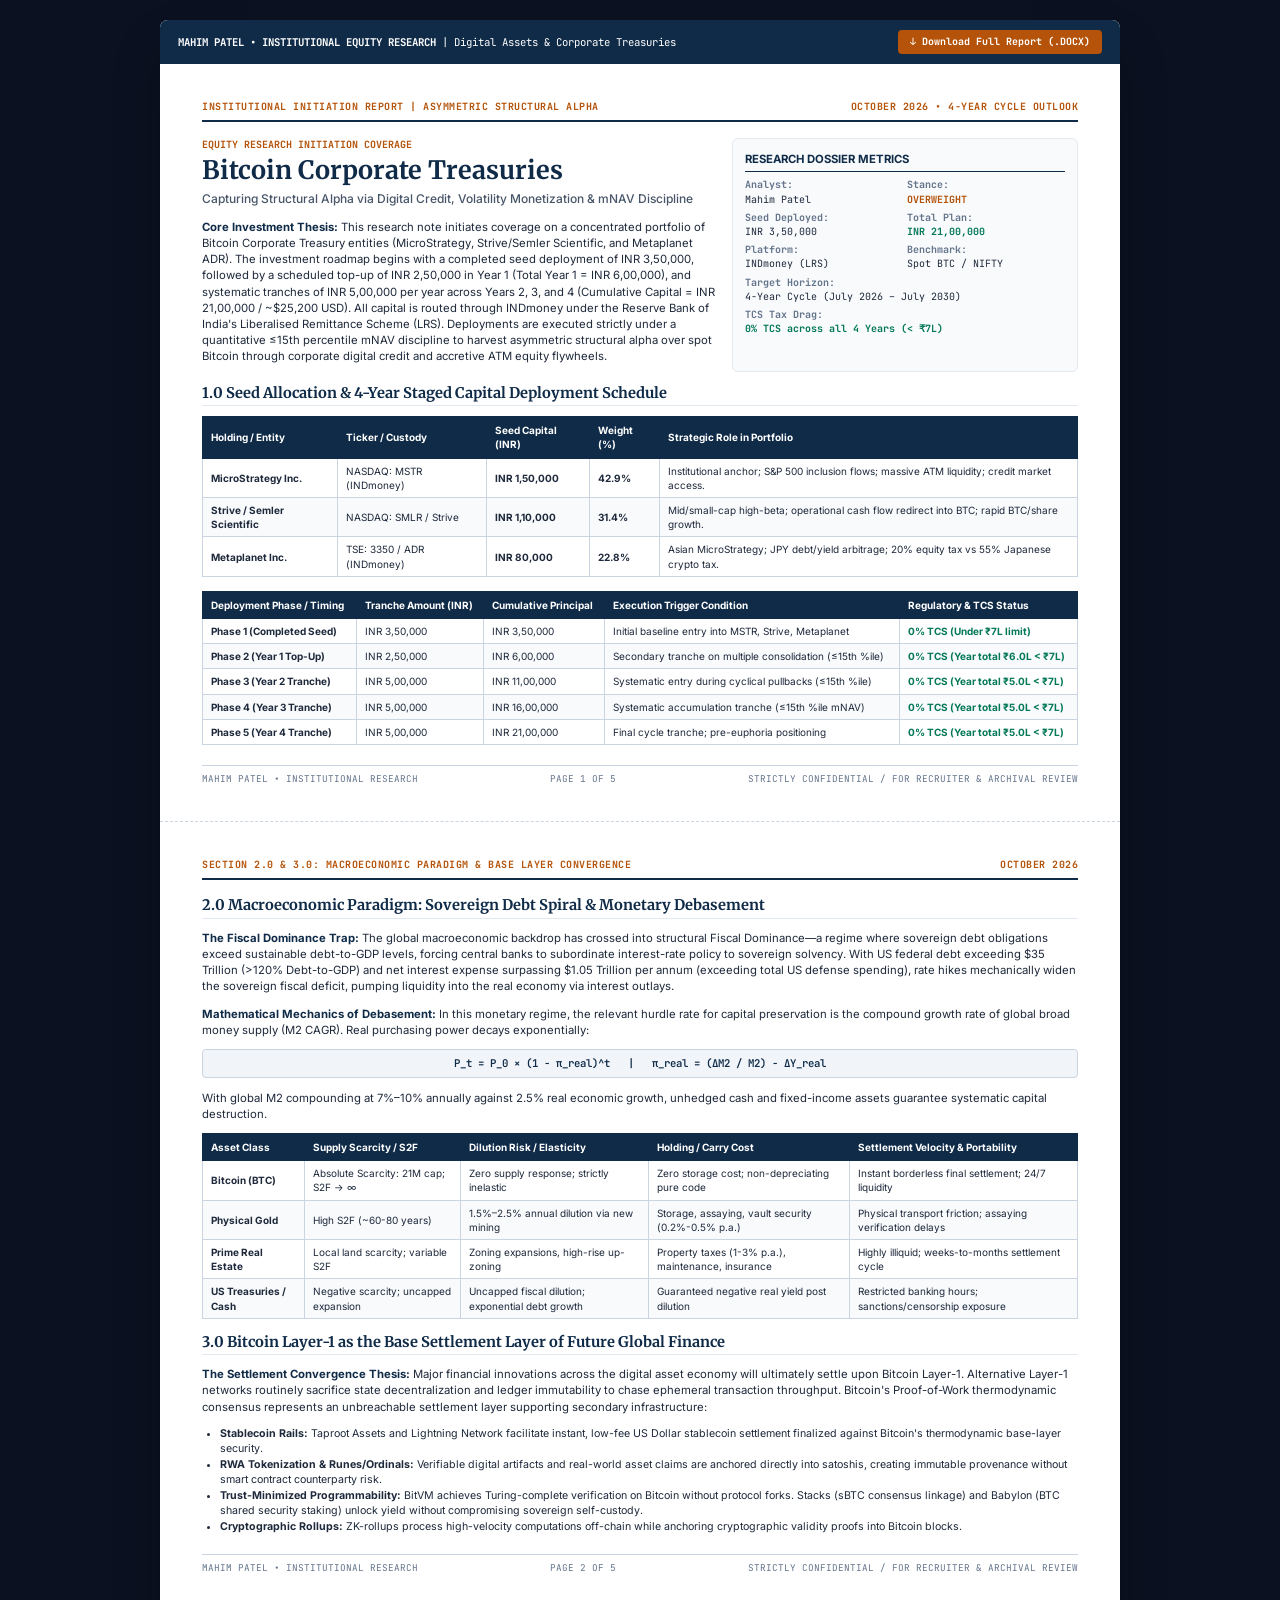
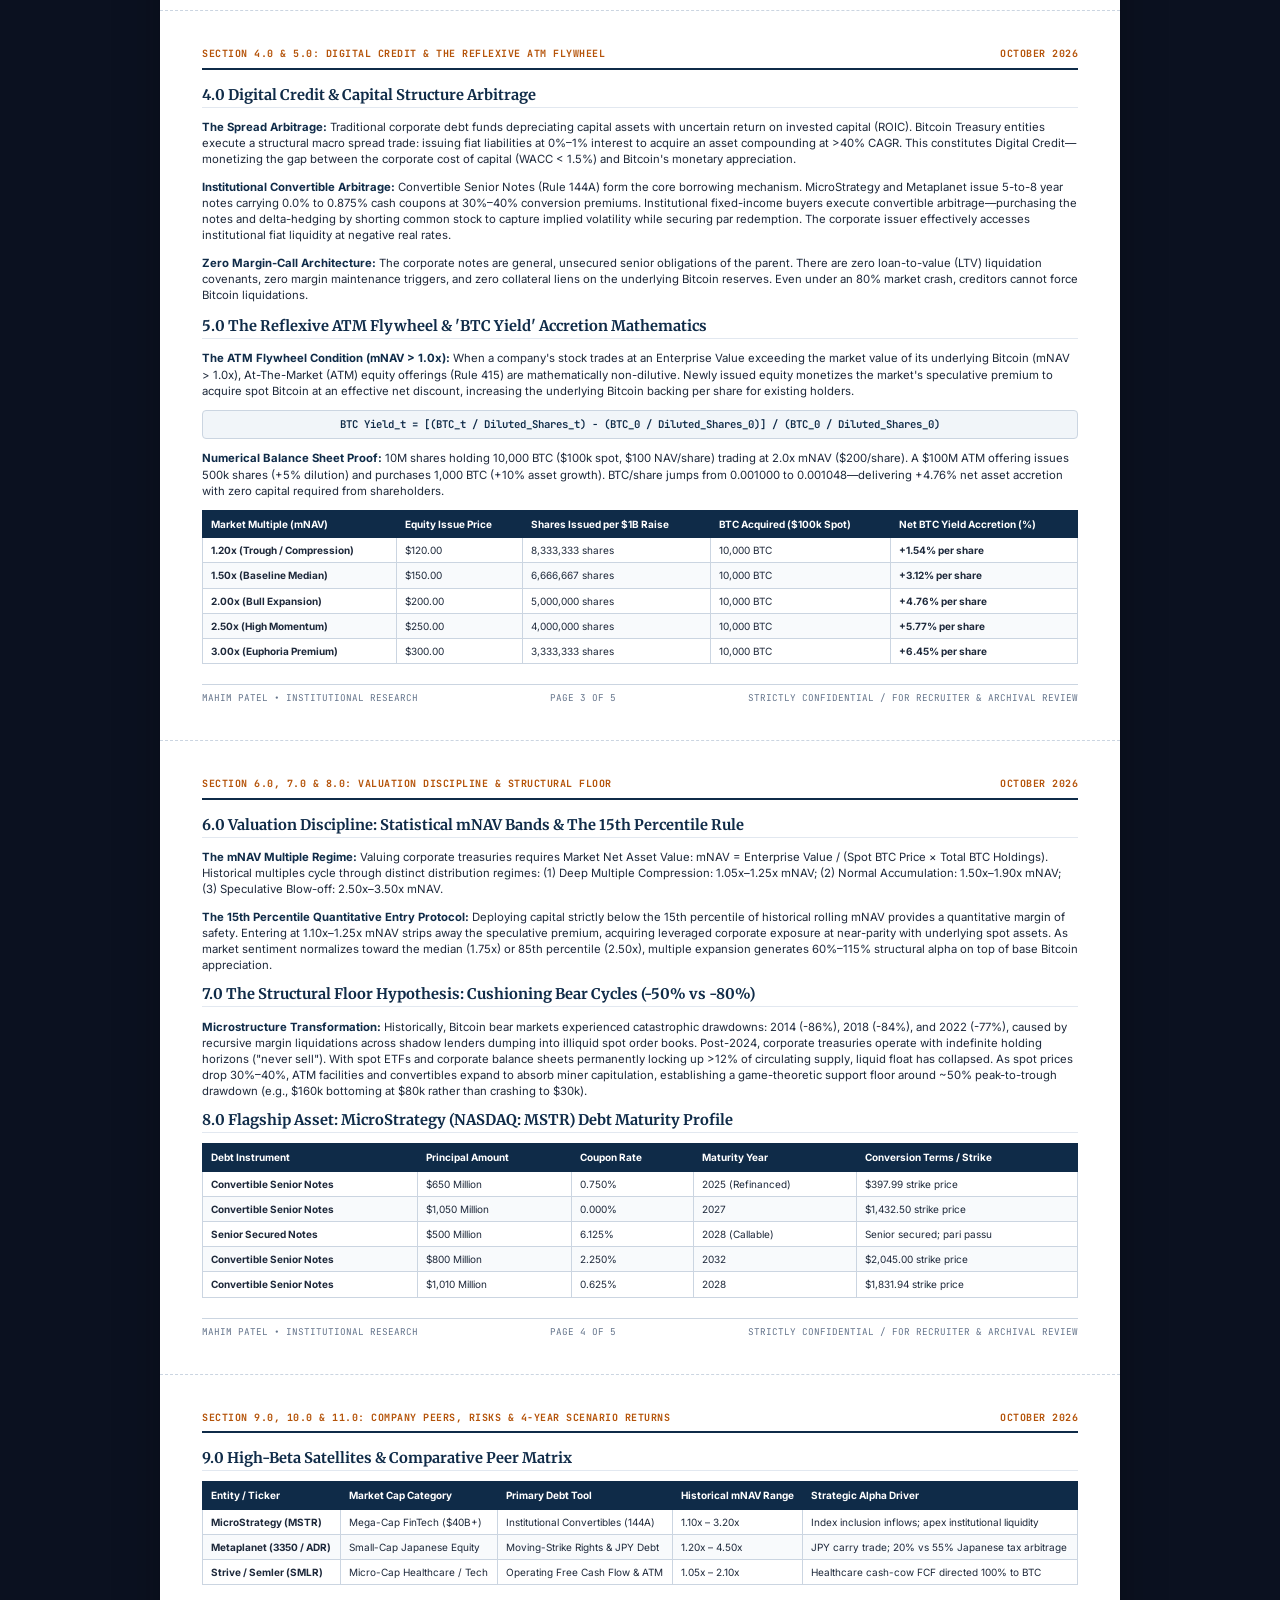
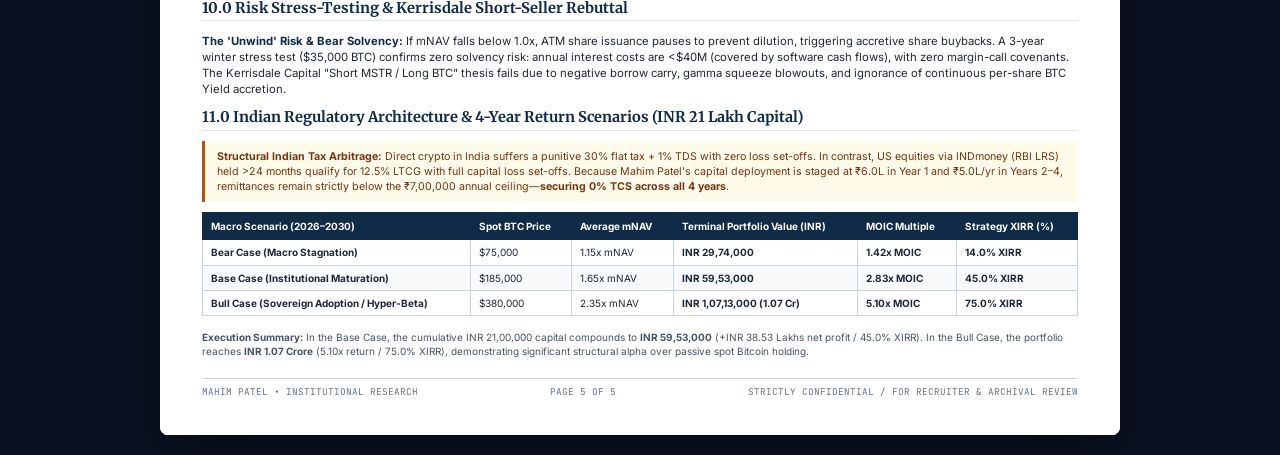
==== Bitcoin_Treasury_Companies_Initiation_Report.html @ 1d20fd34 "Initial commit: Mahim Patel institutional portfolio, research archive, and resume" ====
<!DOCTYPE html>
<html lang="en">
<head>
<meta charset="utf-8">
<meta name="viewport" content="width=device-width, initial-scale=1.0">
<title>Bitcoin Corporate Treasuries — Institutional Initiation Research Report | Mahim Patel</title>
<style>
  @import url('https://fonts.googleapis.com/css2?family=Inter:wght@300;400;500;600;700;800&family=Merriweather:ital,wght@0,300;0,400;0,700;1,300&family=JetBrains+Mono:wght@400;500;600;700&display=swap');

  @page {
    size: A4 portrait;
    margin: 10mm 12mm 11mm 12mm;
  }

  * {
    box-sizing: border-box;
    -webkit-print-color-adjust: exact !important;
    print-color-adjust: exact !important;
  }

  body {
    font-family: 'Inter', -apple-system, BlinkMacSystemFont, "Segoe UI", Roboto, Helvetica, Arial, sans-serif;
    color: #1e293b;
    background: #0b1120;
    font-size: 8.5pt;
    line-height: 1.42;
    margin: 0;
    padding: 20px;
  }

  .document-container {
    max-width: 960px;
    margin: 0 auto;
    background: #ffffff;
    box-shadow: 0 25px 50px -12px rgba(0, 0, 0, 0.4);
    border-radius: 8px;
    overflow: hidden;
  }

  .page {
    padding: 36px 42px;
    border-bottom: 1px dashed #cbd5e1;
    position: relative;
    background: #ffffff;
  }

  .page:last-child {
    border-bottom: none;
  }

  h1, h2, h3, h4 {
    font-family: 'Merriweather', Georgia, serif;
    color: #0f2b48;
    margin-top: 0;
    line-height: 1.25;
  }

  .running-header {
    display: flex;
    justify-content: space-between;
    align-items: center;
    border-bottom: 2px solid #0f2b48;
    padding-bottom: 6px;
    margin-bottom: 16px;
    font-size: 7.5pt;
    font-family: 'JetBrains Mono', monospace;
    font-weight: 700;
    text-transform: uppercase;
    letter-spacing: 0.5px;
    color: #b45309;
  }

  .running-footer {
    display: flex;
    justify-content: space-between;
    align-items: center;
    border-top: 1px solid #cbd5e1;
    padding-top: 6px;
    margin-top: 20px;
    font-size: 7pt;
    font-family: 'JetBrains Mono', monospace;
    color: #64748b;
  }

  /* Two Column Split */
  .two-col {
    display: flex;
    gap: 16px;
    margin-bottom: 12px;
  }

  .col-main {
    flex: 1.85;
  }

  .col-side {
    flex: 1.15;
    background: #f8fafc;
    border: 1px solid #e2e8f0;
    border-radius: 6px;
    padding: 12px;
    font-size: 8pt;
  }

  /* Tables */
  table.report-table {
    width: 100%;
    border-collapse: collapse;
    margin: 10px 0 14px 0;
    font-size: 7.5pt;
  }

  table.report-table th {
    background: #0f2b48;
    color: #ffffff;
    font-weight: 700;
    text-align: left;
    padding: 6px 8px;
    border: 1px solid #0f2b48;
    font-family: 'Inter', sans-serif;
  }

  table.report-table td {
    padding: 5px 8px;
    border: 1px solid #cbd5e1;
    vertical-align: middle;
  }

  table.report-table tr:nth-child(even) {
    background: #f8fafc;
  }

  .badge-callout {
    background: #fffbeb;
    border-left: 3px solid #b45309;
    padding: 8px 12px;
    border-radius: 0 4px 4px 0;
    margin: 10px 0;
    font-size: 8pt;
    color: #78350f;
  }

  .formula-box {
    background: #f1f5f9;
    border: 1px solid #cbd5e1;
    border-radius: 4px;
    padding: 6px 12px;
    margin: 8px 0;
    text-align: center;
    font-family: 'JetBrains Mono', monospace;
    font-size: 8pt;
    font-weight: 600;
    color: #0f2b48;
  }

  .highlight-metric {
    font-family: 'JetBrains Mono', monospace;
    font-weight: 700;
    color: #047857;
  }

  .bold-tag {
    font-weight: 700;
    color: #0f2b48;
  }

  .download-bar {
    background: #0f2b48;
    color: #ffffff;
    padding: 10px 18px;
    display: flex;
    justify-content: space-between;
    align-items: center;
    border-radius: 6px 6px 0 0;
    font-size: 8pt;
    font-family: 'JetBrains Mono', monospace;
  }

  .download-btn {
    background: #b45309;
    color: #ffffff;
    padding: 5px 12px;
    border-radius: 4px;
    text-decoration: none;
    font-weight: 700;
    font-size: 7.5pt;
    display: inline-flex;
    align-items: center;
    gap: 4px;
  }

  .download-btn:hover {
    background: #d97706;
  }
</style>
</head>
<body>

<div class="document-container">

  <!-- Download bar on top for recruiters -->
  <div class="download-bar">
    <div>
      <strong>MAHIM PATEL • INSTITUTIONAL EQUITY RESEARCH</strong> | Digital Assets & Corporate Treasuries
    </div>
    <div>
      <a href="Bitcoin_Treasury_Companies_Initiation_Report.docx" download class="download-btn">
        ↓ Download Full Report (.DOCX)
      </a>
    </div>
  </div>

  <!-- ==================== PAGE 1 ==================== -->
  <div class="page">
    <div class="running-header">
      <span>INSTITUTIONAL INITIATION REPORT | ASYMMETRIC STRUCTURAL ALPHA</span>
      <span>OCTOBER 2026 • 4-YEAR CYCLE OUTLOOK</span>
    </div>

    <div class="two-col" style="align-items: stretch;">
      <div class="col-main">
        <div style="font-size: 7.5pt; font-weight: 700; color: #b45309; text-transform: uppercase; font-family: 'JetBrains Mono', monospace; margin-bottom: 2px;">
          Equity Research Initiation Coverage
        </div>
        <h1 style="font-size: 19pt; margin-bottom: 4px; color: #0f2b48;">
          Bitcoin Corporate Treasuries
        </h1>
        <div style="font-size: 9pt; color: #475569; margin-bottom: 12px; font-weight: 500;">
          Capturing Structural Alpha via Digital Credit, Volatility Monetization &amp; mNAV Discipline
        </div>
        <p style="margin-bottom: 8px;">
          <span class="bold-tag">Core Investment Thesis:</span> This research note initiates coverage on a concentrated portfolio of Bitcoin Corporate Treasury entities (MicroStrategy, Strive/Semler Scientific, and Metaplanet ADR). The investment roadmap begins with a completed seed deployment of INR 3,50,000, followed by a scheduled top-up of INR 2,50,000 in Year 1 (Total Year 1 = INR 6,00,000), and systematic tranches of INR 5,00,000 per year across Years 2, 3, and 4 (Cumulative Capital = INR 21,00,000 / ~$25,200 USD). All capital is routed through INDmoney under the Reserve Bank of India's Liberalised Remittance Scheme (LRS). Deployments are executed strictly under a quantitative &le;15th percentile mNAV discipline to harvest asymmetric structural alpha over spot Bitcoin through corporate digital credit and accretive ATM equity flywheels.
        </p>
      </div>

      <div class="col-side">
        <div style="border-bottom: 1.5px solid #0f2b48; padding-bottom: 4px; margin-bottom: 6px; font-weight: 700; color: #0f2b48; font-size: 8.5pt;">
          RESEARCH DOSSIER METRICS
        </div>
        <div style="display: grid; grid-template-columns: 1fr 1fr; gap: 4px; font-size: 7.5pt; font-family: 'JetBrains Mono', monospace;">
          <div><strong style="color: #64748b;">Analyst:</strong><br>Mahim Patel</div>
          <div><strong style="color: #64748b;">Stance:</strong><br><span style="color: #b45309; font-weight: 700;">OVERWEIGHT</span></div>
          <div><strong style="color: #64748b;">Seed Deployed:</strong><br>INR 3,50,000</div>
          <div><strong style="color: #64748b;">Total Plan:</strong><br><span class="highlight-metric">INR 21,00,000</span></div>
          <div><strong style="color: #64748b;">Platform:</strong><br>INDmoney (LRS)</div>
          <div><strong style="color: #64748b;">Benchmark:</strong><br>Spot BTC / NIFTY</div>
          <div style="grid-column: span 2;"><strong style="color: #64748b;">Target Horizon:</strong><br>4-Year Cycle (July 2026 – July 2030)</div>
          <div style="grid-column: span 2;"><strong style="color: #64748b;">TCS Tax Drag:</strong><br><span style="color: #047857; font-weight: 700;">0% TCS across all 4 Years (&lt; ₹7L)</span></div>
        </div>
      </div>
    </div>

    <h2 style="font-size: 11pt; margin-top: 10px; margin-bottom: 4px; border-bottom: 1px solid #e2e8f0; padding-bottom: 3px;">
      1.0 Seed Allocation &amp; 4-Year Staged Capital Deployment Schedule
    </h2>

    <table class="report-table">
      <thead>
        <tr>
          <th>Holding / Entity</th>
          <th>Ticker / Custody</th>
          <th>Seed Capital (INR)</th>
          <th>Weight (%)</th>
          <th>Strategic Role in Portfolio</th>
        </tr>
      </thead>
      <tbody>
        <tr>
          <td><strong>MicroStrategy Inc.</strong></td>
          <td>NASDAQ: MSTR (INDmoney)</td>
          <td><strong>INR 1,50,000</strong></td>
          <td><strong>42.9%</strong></td>
          <td>Institutional anchor; S&amp;P 500 inclusion flows; massive ATM liquidity; credit market access.</td>
        </tr>
        <tr>
          <td><strong>Strive / Semler Scientific</strong></td>
          <td>NASDAQ: SMLR / Strive</td>
          <td><strong>INR 1,10,000</strong></td>
          <td><strong>31.4%</strong></td>
          <td>Mid/small-cap high-beta; operational cash flow redirect into BTC; rapid BTC/share growth.</td>
        </tr>
        <tr>
          <td><strong>Metaplanet Inc.</strong></td>
          <td>TSE: 3350 / ADR (INDmoney)</td>
          <td><strong>INR 80,000</strong></td>
          <td><strong>22.8%</strong></td>
          <td>Asian MicroStrategy; JPY debt/yield arbitrage; 20% equity tax vs 55% Japanese crypto tax.</td>
        </tr>
      </tbody>
    </table>

    <table class="report-table">
      <thead>
        <tr>
          <th>Deployment Phase / Timing</th>
          <th>Tranche Amount (INR)</th>
          <th>Cumulative Principal</th>
          <th>Execution Trigger Condition</th>
          <th>Regulatory &amp; TCS Status</th>
        </tr>
      </thead>
      <tbody>
        <tr>
          <td><strong>Phase 1 (Completed Seed)</strong></td>
          <td>INR 3,50,000</td>
          <td>INR 3,50,000</td>
          <td>Initial baseline entry into MSTR, Strive, Metaplanet</td>
          <td><span style="color: #047857; font-weight: 700;">0% TCS (Under ₹7L limit)</span></td>
        </tr>
        <tr>
          <td><strong>Phase 2 (Year 1 Top-Up)</strong></td>
          <td>INR 2,50,000</td>
          <td>INR 6,00,000</td>
          <td>Secondary tranche on multiple consolidation (&le;15th %ile)</td>
          <td><span style="color: #047857; font-weight: 700;">0% TCS (Year total ₹6.0L &lt; ₹7L)</span></td>
        </tr>
        <tr>
          <td><strong>Phase 3 (Year 2 Tranche)</strong></td>
          <td>INR 5,00,000</td>
          <td>INR 11,00,000</td>
          <td>Systematic entry during cyclical pullbacks (&le;15th %ile)</td>
          <td><span style="color: #047857; font-weight: 700;">0% TCS (Year total ₹5.0L &lt; ₹7L)</span></td>
        </tr>
        <tr>
          <td><strong>Phase 4 (Year 3 Tranche)</strong></td>
          <td>INR 5,00,000</td>
          <td>INR 16,00,000</td>
          <td>Systematic accumulation tranche (&le;15th %ile mNAV)</td>
          <td><span style="color: #047857; font-weight: 700;">0% TCS (Year total ₹5.0L &lt; ₹7L)</span></td>
        </tr>
        <tr>
          <td><strong>Phase 5 (Year 4 Tranche)</strong></td>
          <td>INR 5,00,000</td>
          <td>INR 21,00,000</td>
          <td>Final cycle tranche; pre-euphoria positioning</td>
          <td><span style="color: #047857; font-weight: 700;">0% TCS (Year total ₹5.0L &lt; ₹7L)</span></td>
        </tr>
      </tbody>
    </table>

    <div class="running-footer">
      <span>MAHIM PATEL • INSTITUTIONAL RESEARCH</span>
      <span>PAGE 1 OF 5</span>
      <span>STRICTLY CONFIDENTIAL / FOR RECRUITER &amp; ARCHIVAL REVIEW</span>
    </div>
  </div>

  <!-- ==================== PAGE 2 ==================== -->
  <div class="page">
    <div class="running-header">
      <span>SECTION 2.0 &amp; 3.0: MACROECONOMIC PARADIGM &amp; BASE LAYER CONVERGENCE</span>
      <span>OCTOBER 2026</span>
    </div>

    <h2 style="font-size: 11pt; margin-bottom: 4px; border-bottom: 1px solid #e2e8f0; padding-bottom: 3px;">
      2.0 Macroeconomic Paradigm: Sovereign Debt Spiral &amp; Monetary Debasement
    </h2>

    <p>
      <span class="bold-tag">The Fiscal Dominance Trap:</span> The global macroeconomic backdrop has crossed into structural Fiscal Dominance—a regime where sovereign debt obligations exceed sustainable debt-to-GDP levels, forcing central banks to subordinate interest-rate policy to sovereign solvency. With US federal debt exceeding $35 Trillion (&gt;120% Debt-to-GDP) and net interest expense surpassing $1.05 Trillion per annum (exceeding total US defense spending), rate hikes mechanically widen the sovereign fiscal deficit, pumping liquidity into the real economy via interest outlays.
    </p>

    <p>
      <span class="bold-tag">Mathematical Mechanics of Debasement:</span> In this monetary regime, the relevant hurdle rate for capital preservation is the compound growth rate of global broad money supply (M2 CAGR). Real purchasing power decays exponentially:
    </p>

    <div class="formula-box">
      P_t = P_0 &times; (1 - &pi;_real)^t &nbsp;&nbsp;|&nbsp;&nbsp; &pi;_real = (&Delta;M2 / M2) - &Delta;Y_real
    </div>

    <p>
      With global M2 compounding at 7%–10% annually against 2.5% real economic growth, unhedged cash and fixed-income assets guarantee systematic capital destruction.
    </p>

    <table class="report-table">
      <thead>
        <tr>
          <th>Asset Class</th>
          <th>Supply Scarcity / S2F</th>
          <th>Dilution Risk / Elasticity</th>
          <th>Holding / Carry Cost</th>
          <th>Settlement Velocity &amp; Portability</th>
        </tr>
      </thead>
      <tbody>
        <tr>
          <td><strong>Bitcoin (BTC)</strong></td>
          <td>Absolute Scarcity: 21M cap; S2F &rarr; &infin;</td>
          <td>Zero supply response; strictly inelastic</td>
          <td>Zero storage cost; non-depreciating pure code</td>
          <td>Instant borderless final settlement; 24/7 liquidity</td>
        </tr>
        <tr>
          <td><strong>Physical Gold</strong></td>
          <td>High S2F (~60-80 years)</td>
          <td>1.5%–2.5% annual dilution via new mining</td>
          <td>Storage, assaying, vault security (0.2%-0.5% p.a.)</td>
          <td>Physical transport friction; assaying verification delays</td>
        </tr>
        <tr>
          <td><strong>Prime Real Estate</strong></td>
          <td>Local land scarcity; variable S2F</td>
          <td>Zoning expansions, high-rise up-zoning</td>
          <td>Property taxes (1-3% p.a.), maintenance, insurance</td>
          <td>Highly illiquid; weeks-to-months settlement cycle</td>
        </tr>
        <tr>
          <td><strong>US Treasuries / Cash</strong></td>
          <td>Negative scarcity; uncapped expansion</td>
          <td>Uncapped fiscal dilution; exponential debt growth</td>
          <td>Guaranteed negative real yield post dilution</td>
          <td>Restricted banking hours; sanctions/censorship exposure</td>
        </tr>
      </tbody>
    </table>

    <h2 style="font-size: 11pt; margin-top: 14px; margin-bottom: 4px; border-bottom: 1px solid #e2e8f0; padding-bottom: 3px;">
      3.0 Bitcoin Layer-1 as the Base Settlement Layer of Future Global Finance
    </h2>

    <p>
      <span class="bold-tag">The Settlement Convergence Thesis:</span> Major financial innovations across the digital asset economy will ultimately settle upon Bitcoin Layer-1. Alternative Layer-1 networks routinely sacrifice state decentralization and ledger immutability to chase ephemeral transaction throughput. Bitcoin's Proof-of-Work thermodynamic consensus represents an unbreachable settlement layer supporting secondary infrastructure:
    </p>

    <ul style="margin: 4px 0 8px 18px; padding: 0; font-size: 8pt; line-height: 1.45;">
      <li><strong>Stablecoin Rails:</strong> Taproot Assets and Lightning Network facilitate instant, low-fee US Dollar stablecoin settlement finalized against Bitcoin's thermodynamic base-layer security.</li>
      <li><strong>RWA Tokenization &amp; Runes/Ordinals:</strong> Verifiable digital artifacts and real-world asset claims are anchored directly into satoshis, creating immutable provenance without smart contract counterparty risk.</li>
      <li><strong>Trust-Minimized Programmability:</strong> BitVM achieves Turing-complete verification on Bitcoin without protocol forks. Stacks (sBTC consensus linkage) and Babylon (BTC shared security staking) unlock yield without compromising sovereign self-custody.</li>
      <li><strong>Cryptographic Rollups:</strong> ZK-rollups process high-velocity computations off-chain while anchoring cryptographic validity proofs into Bitcoin blocks.</li>
    </ul>

    <div class="running-footer">
      <span>MAHIM PATEL • INSTITUTIONAL RESEARCH</span>
      <span>PAGE 2 OF 5</span>
      <span>STRICTLY CONFIDENTIAL / FOR RECRUITER &amp; ARCHIVAL REVIEW</span>
    </div>
  </div>

  <!-- ==================== PAGE 3 ==================== -->
  <div class="page">
    <div class="running-header">
      <span>SECTION 4.0 &amp; 5.0: DIGITAL CREDIT &amp; THE REFLEXIVE ATM FLYWHEEL</span>
      <span>OCTOBER 2026</span>
    </div>

    <h2 style="font-size: 11pt; margin-bottom: 4px; border-bottom: 1px solid #e2e8f0; padding-bottom: 3px;">
      4.0 Digital Credit &amp; Capital Structure Arbitrage
    </h2>

    <p>
      <span class="bold-tag">The Spread Arbitrage:</span> Traditional corporate debt funds depreciating capital assets with uncertain return on invested capital (ROIC). Bitcoin Treasury entities execute a structural macro spread trade: issuing fiat liabilities at 0%–1% interest to acquire an asset compounding at &gt;40% CAGR. This constitutes Digital Credit—monetizing the gap between the corporate cost of capital (WACC &lt; 1.5%) and Bitcoin's monetary appreciation.
    </p>

    <p>
      <span class="bold-tag">Institutional Convertible Arbitrage:</span> Convertible Senior Notes (Rule 144A) form the core borrowing mechanism. MicroStrategy and Metaplanet issue 5-to-8 year notes carrying 0.0% to 0.875% cash coupons at 30%–40% conversion premiums. Institutional fixed-income buyers execute convertible arbitrage—purchasing the notes and delta-hedging by shorting common stock to capture implied volatility while securing par redemption. The corporate issuer effectively accesses institutional fiat liquidity at negative real rates.
    </p>

    <p>
      <span class="bold-tag">Zero Margin-Call Architecture:</span> The corporate notes are general, unsecured senior obligations of the parent. There are zero loan-to-value (LTV) liquidation covenants, zero margin maintenance triggers, and zero collateral liens on the underlying Bitcoin reserves. Even under an 80% market crash, creditors cannot force Bitcoin liquidations.
    </p>

    <h2 style="font-size: 11pt; margin-top: 14px; margin-bottom: 4px; border-bottom: 1px solid #e2e8f0; padding-bottom: 3px;">
      5.0 The Reflexive ATM Flywheel &amp; 'BTC Yield' Accretion Mathematics
    </h2>

    <p>
      <span class="bold-tag">The ATM Flywheel Condition (mNAV &gt; 1.0x):</span> When a company's stock trades at an Enterprise Value exceeding the market value of its underlying Bitcoin (mNAV &gt; 1.0x), At-The-Market (ATM) equity offerings (Rule 415) are mathematically non-dilutive. Newly issued equity monetizes the market's speculative premium to acquire spot Bitcoin at an effective net discount, increasing the underlying Bitcoin backing per share for existing holders.
    </p>

    <div class="formula-box">
      BTC Yield_t = [(BTC_t / Diluted_Shares_t) - (BTC_0 / Diluted_Shares_0)] / (BTC_0 / Diluted_Shares_0)
    </div>

    <p>
      <span class="bold-tag">Numerical Balance Sheet Proof:</span> 10M shares holding 10,000 BTC ($100k spot, $100 NAV/share) trading at 2.0x mNAV ($200/share). A $100M ATM offering issues 500k shares (+5% dilution) and purchases 1,000 BTC (+10% asset growth). BTC/share jumps from 0.001000 to 0.001048—delivering +4.76% net asset accretion with zero capital required from shareholders.
    </p>

    <table class="report-table">
      <thead>
        <tr>
          <th>Market Multiple (mNAV)</th>
          <th>Equity Issue Price</th>
          <th>Shares Issued per $1B Raise</th>
          <th>BTC Acquired ($100k Spot)</th>
          <th>Net BTC Yield Accretion (%)</th>
        </tr>
      </thead>
      <tbody>
        <tr>
          <td><strong>1.20x (Trough / Compression)</strong></td>
          <td>$120.00</td>
          <td>8,333,333 shares</td>
          <td>10,000 BTC</td>
          <td><strong>+1.54% per share</strong></td>
        </tr>
        <tr>
          <td><strong>1.50x (Baseline Median)</strong></td>
          <td>$150.00</td>
          <td>6,666,667 shares</td>
          <td>10,000 BTC</td>
          <td><strong>+3.12% per share</strong></td>
        </tr>
        <tr>
          <td><strong>2.00x (Bull Expansion)</strong></td>
          <td>$200.00</td>
          <td>5,000,000 shares</td>
          <td>10,000 BTC</td>
          <td><strong>+4.76% per share</strong></td>
        </tr>
        <tr>
          <td><strong>2.50x (High Momentum)</strong></td>
          <td>$250.00</td>
          <td>4,000,000 shares</td>
          <td>10,000 BTC</td>
          <td><strong>+5.77% per share</strong></td>
        </tr>
        <tr>
          <td><strong>3.00x (Euphoria Premium)</strong></td>
          <td>$300.00</td>
          <td>3,333,333 shares</td>
          <td>10,000 BTC</td>
          <td><strong>+6.45% per share</strong></td>
        </tr>
      </tbody>
    </table>

    <div class="running-footer">
      <span>MAHIM PATEL • INSTITUTIONAL RESEARCH</span>
      <span>PAGE 3 OF 5</span>
      <span>STRICTLY CONFIDENTIAL / FOR RECRUITER &amp; ARCHIVAL REVIEW</span>
    </div>
  </div>

  <!-- ==================== PAGE 4 ==================== -->
  <div class="page">
    <div class="running-header">
      <span>SECTION 6.0, 7.0 &amp; 8.0: VALUATION DISCIPLINE &amp; STRUCTURAL FLOOR</span>
      <span>OCTOBER 2026</span>
    </div>

    <h2 style="font-size: 11pt; margin-bottom: 4px; border-bottom: 1px solid #e2e8f0; padding-bottom: 3px;">
      6.0 Valuation Discipline: Statistical mNAV Bands &amp; The 15th Percentile Rule
    </h2>

    <p>
      <span class="bold-tag">The mNAV Multiple Regime:</span> Valuing corporate treasuries requires Market Net Asset Value: mNAV = Enterprise Value / (Spot BTC Price &times; Total BTC Holdings). Historical multiples cycle through distinct distribution regimes: (1) Deep Multiple Compression: 1.05x–1.25x mNAV; (2) Normal Accumulation: 1.50x–1.90x mNAV; (3) Speculative Blow-off: 2.50x–3.50x mNAV.
    </p>

    <p>
      <span class="bold-tag">The 15th Percentile Quantitative Entry Protocol:</span> Deploying capital strictly below the 15th percentile of historical rolling mNAV provides a quantitative margin of safety. Entering at 1.10x–1.25x mNAV strips away the speculative premium, acquiring leveraged corporate exposure at near-parity with underlying spot assets. As market sentiment normalizes toward the median (1.75x) or 85th percentile (2.50x), multiple expansion generates 60%–115% structural alpha on top of base Bitcoin appreciation.
    </p>

    <h2 style="font-size: 11pt; margin-top: 12px; margin-bottom: 4px; border-bottom: 1px solid #e2e8f0; padding-bottom: 3px;">
      7.0 The Structural Floor Hypothesis: Cushioning Bear Cycles (-50% vs -80%)
    </h2>

    <p>
      <span class="bold-tag">Microstructure Transformation:</span> Historically, Bitcoin bear markets experienced catastrophic drawdowns: 2014 (-86%), 2018 (-84%), and 2022 (-77%), caused by recursive margin liquidations across shadow lenders dumping into illiquid spot order books. Post-2024, corporate treasuries operate with indefinite holding horizons ("never sell"). With spot ETFs and corporate balance sheets permanently locking up &gt;12% of circulating supply, liquid float has collapsed. As spot prices drop 30%–40%, ATM facilities and convertibles expand to absorb miner capitulation, establishing a game-theoretic support floor around ~50% peak-to-trough drawdown (e.g., $160k bottoming at $80k rather than crashing to $30k).
    </p>

    <h2 style="font-size: 11pt; margin-top: 12px; margin-bottom: 4px; border-bottom: 1px solid #e2e8f0; padding-bottom: 3px;">
      8.0 Flagship Asset: MicroStrategy (NASDAQ: MSTR) Debt Maturity Profile
    </h2>

    <table class="report-table">
      <thead>
        <tr>
          <th>Debt Instrument</th>
          <th>Principal Amount</th>
          <th>Coupon Rate</th>
          <th>Maturity Year</th>
          <th>Conversion Terms / Strike</th>
        </tr>
      </thead>
      <tbody>
        <tr>
          <td><strong>Convertible Senior Notes</strong></td>
          <td>$650 Million</td>
          <td>0.750%</td>
          <td>2025 (Refinanced)</td>
          <td>$397.99 strike price</td>
        </tr>
        <tr>
          <td><strong>Convertible Senior Notes</strong></td>
          <td>$1,050 Million</td>
          <td>0.000%</td>
          <td>2027</td>
          <td>$1,432.50 strike price</td>
        </tr>
        <tr>
          <td><strong>Senior Secured Notes</strong></td>
          <td>$500 Million</td>
          <td>6.125%</td>
          <td>2028 (Callable)</td>
          <td>Senior secured; pari passu</td>
        </tr>
        <tr>
          <td><strong>Convertible Senior Notes</strong></td>
          <td>$800 Million</td>
          <td>2.250%</td>
          <td>2032</td>
          <td>$2,045.00 strike price</td>
        </tr>
        <tr>
          <td><strong>Convertible Senior Notes</strong></td>
          <td>$1,010 Million</td>
          <td>0.625%</td>
          <td>2028</td>
          <td>$1,831.94 strike price</td>
        </tr>
      </tbody>
    </table>

    <div class="running-footer">
      <span>MAHIM PATEL • INSTITUTIONAL RESEARCH</span>
      <span>PAGE 4 OF 5</span>
      <span>STRICTLY CONFIDENTIAL / FOR RECRUITER &amp; ARCHIVAL REVIEW</span>
    </div>
  </div>

  <!-- ==================== PAGE 5 ==================== -->
  <div class="page">
    <div class="running-header">
      <span>SECTION 9.0, 10.0 &amp; 11.0: COMPANY PEERS, RISKS &amp; 4-YEAR SCENARIO RETURNS</span>
      <span>OCTOBER 2026</span>
    </div>

    <h2 style="font-size: 11pt; margin-bottom: 4px; border-bottom: 1px solid #e2e8f0; padding-bottom: 3px;">
      9.0 High-Beta Satellites &amp; Comparative Peer Matrix
    </h2>

    <table class="report-table">
      <thead>
        <tr>
          <th>Entity / Ticker</th>
          <th>Market Cap Category</th>
          <th>Primary Debt Tool</th>
          <th>Historical mNAV Range</th>
          <th>Strategic Alpha Driver</th>
        </tr>
      </thead>
      <tbody>
        <tr>
          <td><strong>MicroStrategy (MSTR)</strong></td>
          <td>Mega-Cap FinTech ($40B+)</td>
          <td>Institutional Convertibles (144A)</td>
          <td>1.10x – 3.20x</td>
          <td>Index inclusion inflows; apex institutional liquidity</td>
        </tr>
        <tr>
          <td><strong>Metaplanet (3350 / ADR)</strong></td>
          <td>Small-Cap Japanese Equity</td>
          <td>Moving-Strike Rights &amp; JPY Debt</td>
          <td>1.20x – 4.50x</td>
          <td>JPY carry trade; 20% vs 55% Japanese tax arbitrage</td>
        </tr>
        <tr>
          <td><strong>Strive / Semler (SMLR)</strong></td>
          <td>Micro-Cap Healthcare / Tech</td>
          <td>Operating Free Cash Flow &amp; ATM</td>
          <td>1.05x – 2.10x</td>
          <td>Healthcare cash-cow FCF directed 100% to BTC</td>
        </tr>
      </tbody>
    </table>

    <h2 style="font-size: 11pt; margin-top: 10px; margin-bottom: 4px; border-bottom: 1px solid #e2e8f0; padding-bottom: 3px;">
      10.0 Risk Stress-Testing &amp; Kerrisdale Short-Seller Rebuttal
    </h2>

    <p>
      <span class="bold-tag">The 'Unwind' Risk &amp; Bear Solvency:</span> If mNAV falls below 1.0x, ATM share issuance pauses to prevent dilution, triggering accretive share buybacks. A 3-year winter stress test ($35,000 BTC) confirms zero solvency risk: annual interest costs are &lt;$40M (covered by software cash flows), with zero margin-call covenants. The Kerrisdale Capital "Short MSTR / Long BTC" thesis fails due to negative borrow carry, gamma squeeze blowouts, and ignorance of continuous per-share BTC Yield accretion.
    </p>

    <h2 style="font-size: 11pt; margin-top: 10px; margin-bottom: 4px; border-bottom: 1px solid #e2e8f0; padding-bottom: 3px;">
      11.0 Indian Regulatory Architecture &amp; 4-Year Return Scenarios (INR 21 Lakh Capital)
    </h2>

    <div class="badge-callout">
      <strong>Structural Indian Tax Arbitrage:</strong> Direct crypto in India suffers a punitive 30% flat tax + 1% TDS with zero loss set-offs. In contrast, US equities via INDmoney (RBI LRS) held &gt;24 months qualify for 12.5% LTCG with full capital loss set-offs. Because Mahim Patel's capital deployment is staged at ₹6.0L in Year 1 and ₹5.0L/yr in Years 2–4, remittances remain strictly below the ₹7,00,000 annual ceiling—<strong>securing 0% TCS across all 4 years</strong>.
    </div>

    <table class="report-table">
      <thead>
        <tr>
          <th>Macro Scenario (2026–2030)</th>
          <th>Spot BTC Price</th>
          <th>Average mNAV</th>
          <th>Terminal Portfolio Value (INR)</th>
          <th>MOIC Multiple</th>
          <th>Strategy XIRR (%)</th>
        </tr>
      </thead>
      <tbody>
        <tr>
          <td><strong>Bear Case (Macro Stagnation)</strong></td>
          <td>$75,000</td>
          <td>1.15x mNAV</td>
          <td><strong>INR 29,74,000</strong></td>
          <td><strong>1.42x MOIC</strong></td>
          <td><strong>14.0% XIRR</strong></td>
        </tr>
        <tr>
          <td><strong>Base Case (Institutional Maturation)</strong></td>
          <td>$185,000</td>
          <td>1.65x mNAV</td>
          <td><strong>INR 59,53,000</strong></td>
          <td><strong>2.83x MOIC</strong></td>
          <td><strong>45.0% XIRR</strong></td>
        </tr>
        <tr>
          <td><strong>Bull Case (Sovereign Adoption / Hyper-Beta)</strong></td>
          <td>$380,000</td>
          <td>2.35x mNAV</td>
          <td><strong>INR 1,07,13,000 (1.07 Cr)</strong></td>
          <td><strong>5.10x MOIC</strong></td>
          <td><strong>75.0% XIRR</strong></td>
        </tr>
      </tbody>
    </table>

    <p style="font-size: 7.5pt; color: #475569; margin-top: 4px;">
      <strong>Execution Summary:</strong> In the Base Case, the cumulative INR 21,00,000 capital compounds to <strong>INR 59,53,000</strong> (+INR 38.53 Lakhs net profit / 45.0% XIRR). In the Bull Case, the portfolio reaches <strong>INR 1.07 Crore</strong> (5.10x return / 75.0% XIRR), demonstrating significant structural alpha over passive spot Bitcoin holding.
    </p>

    <div class="running-footer">
      <span>MAHIM PATEL • INSTITUTIONAL RESEARCH</span>
      <span>PAGE 5 OF 5</span>
      <span>STRICTLY CONFIDENTIAL / FOR RECRUITER &amp; ARCHIVAL REVIEW</span>
    </div>
  </div>

</div>

</body>
</html>
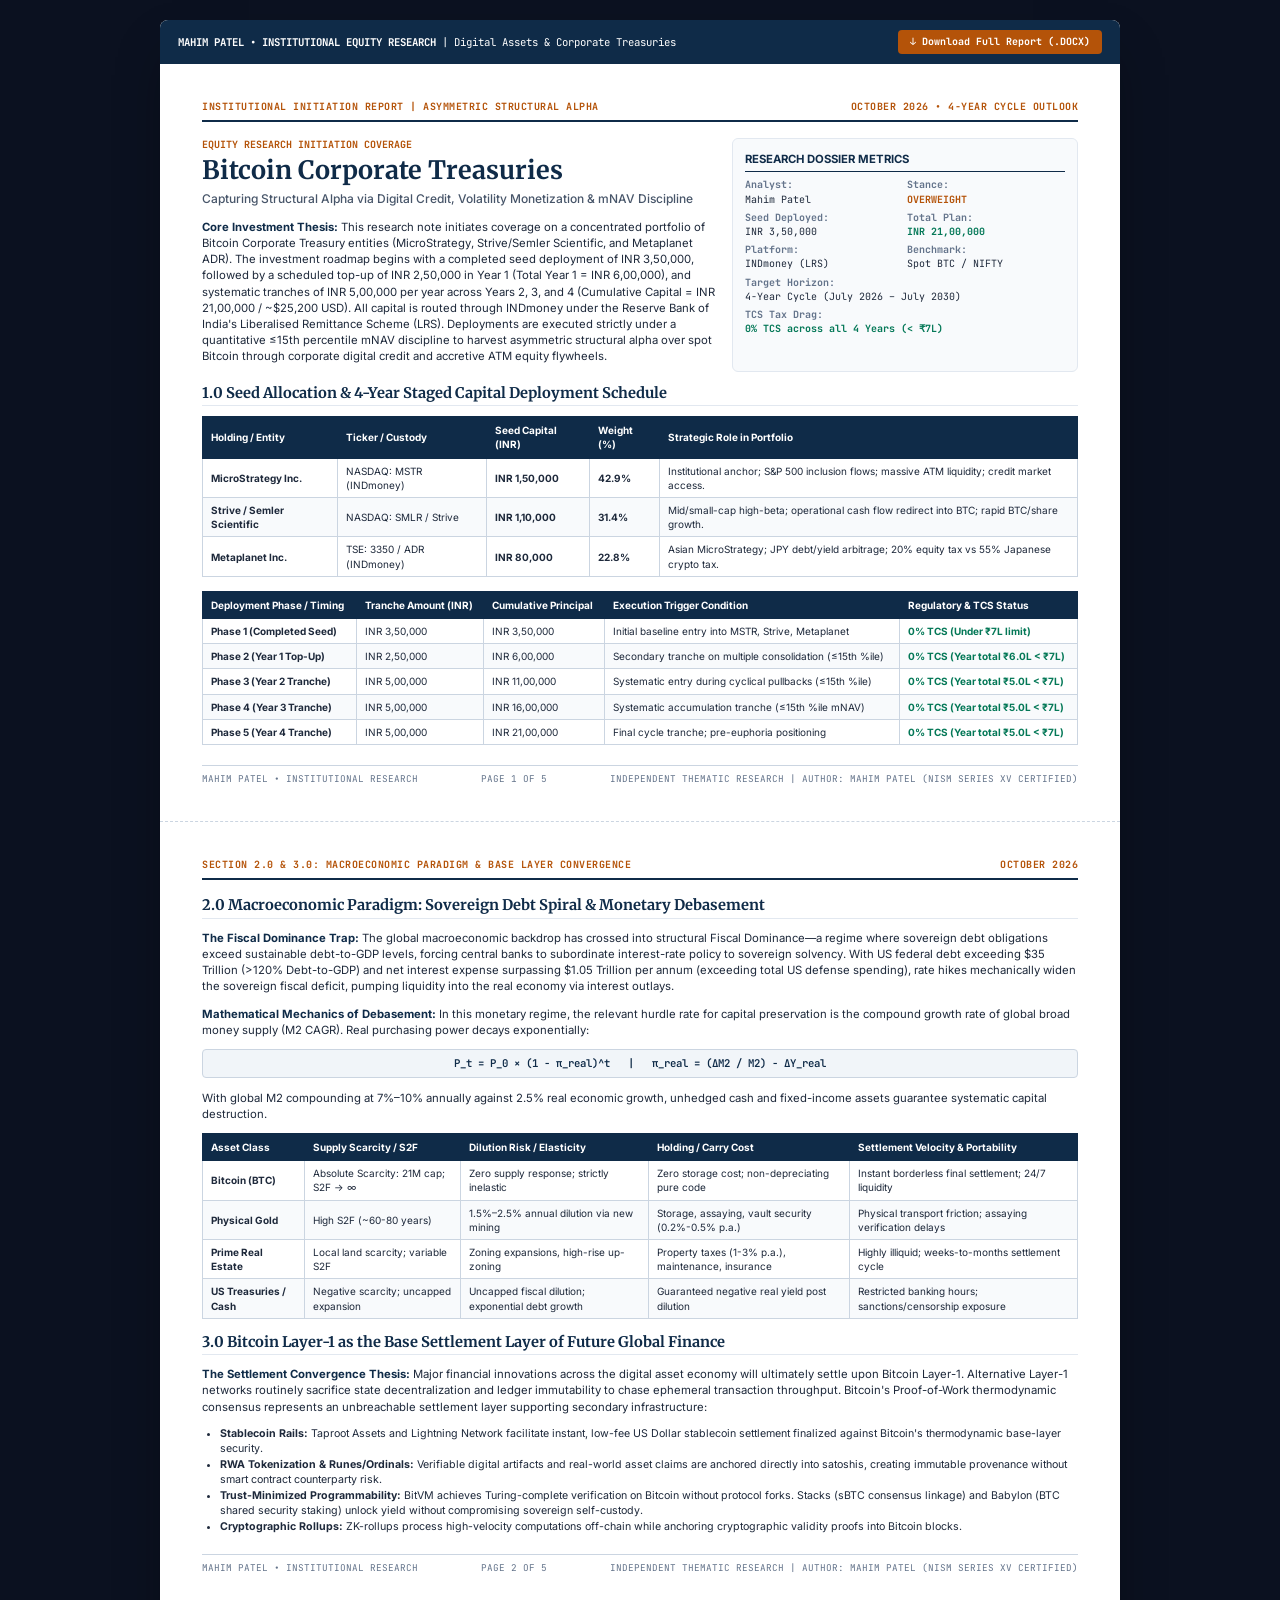
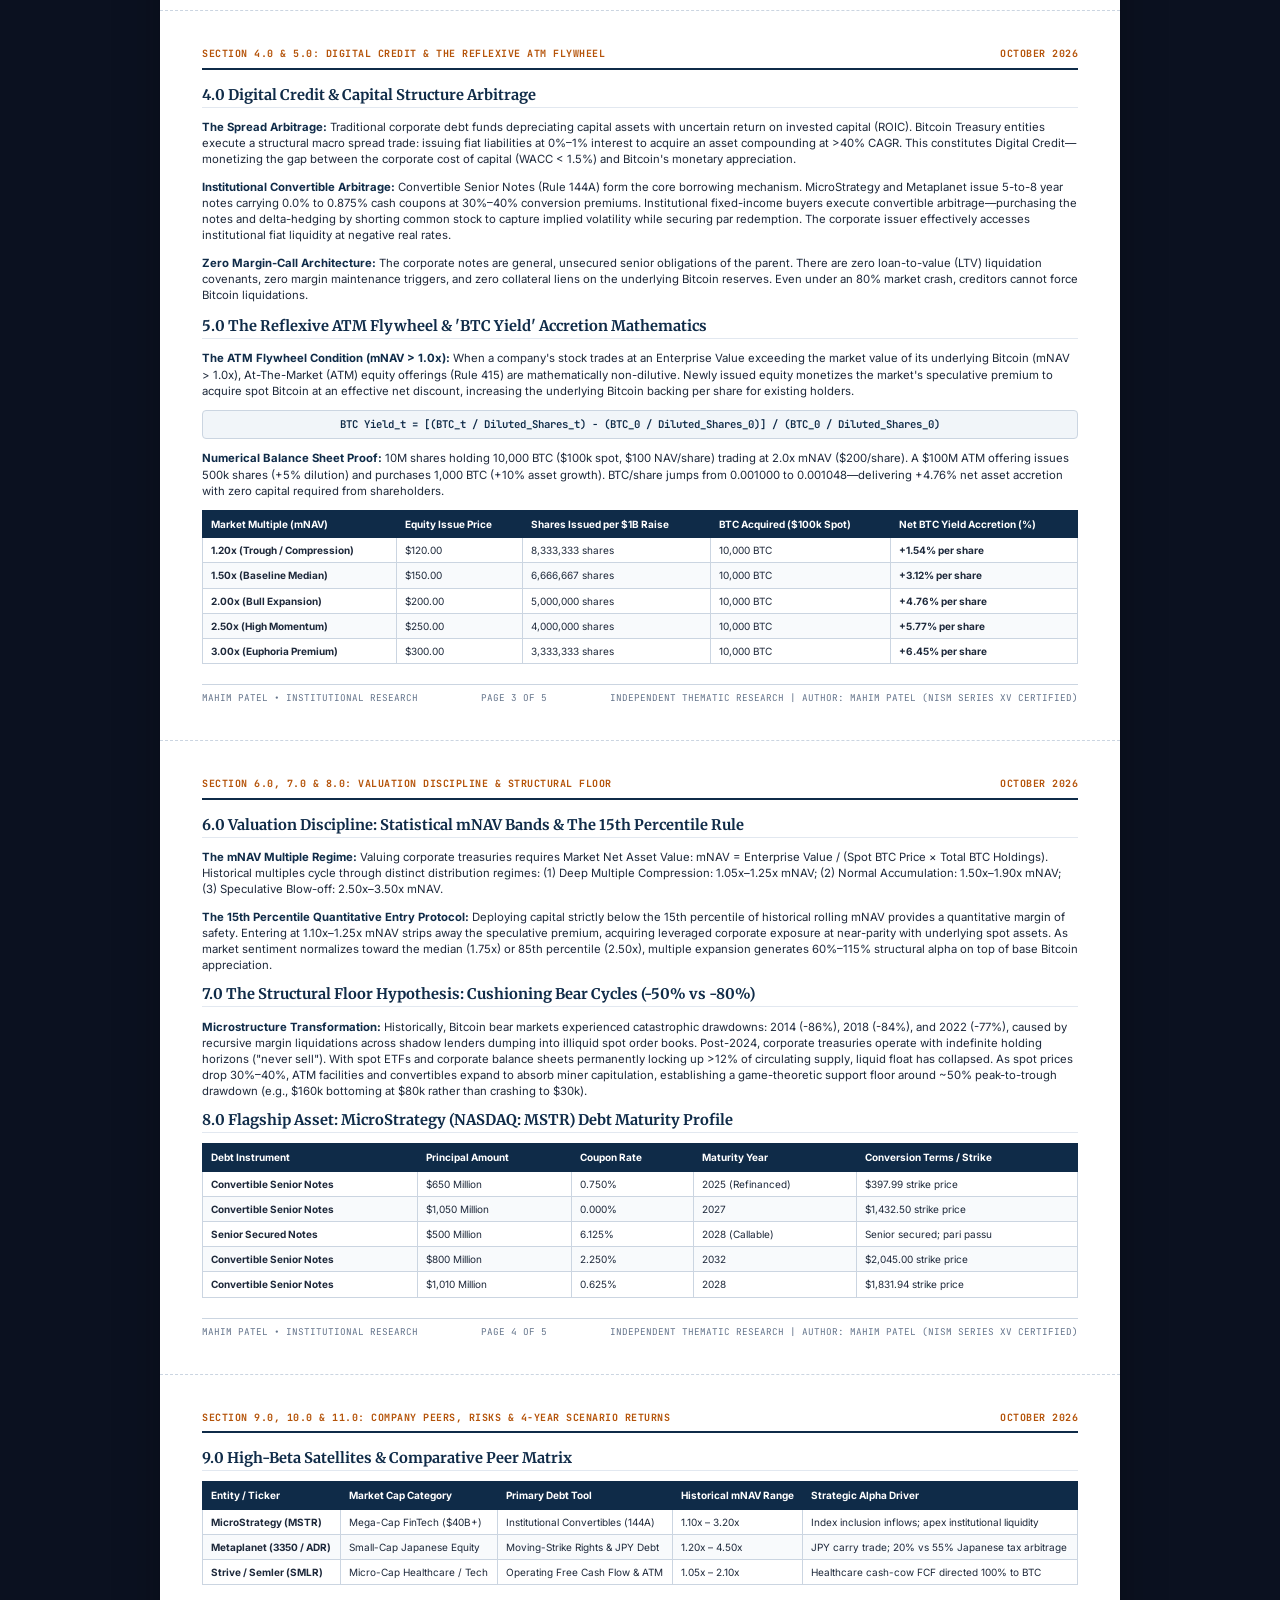
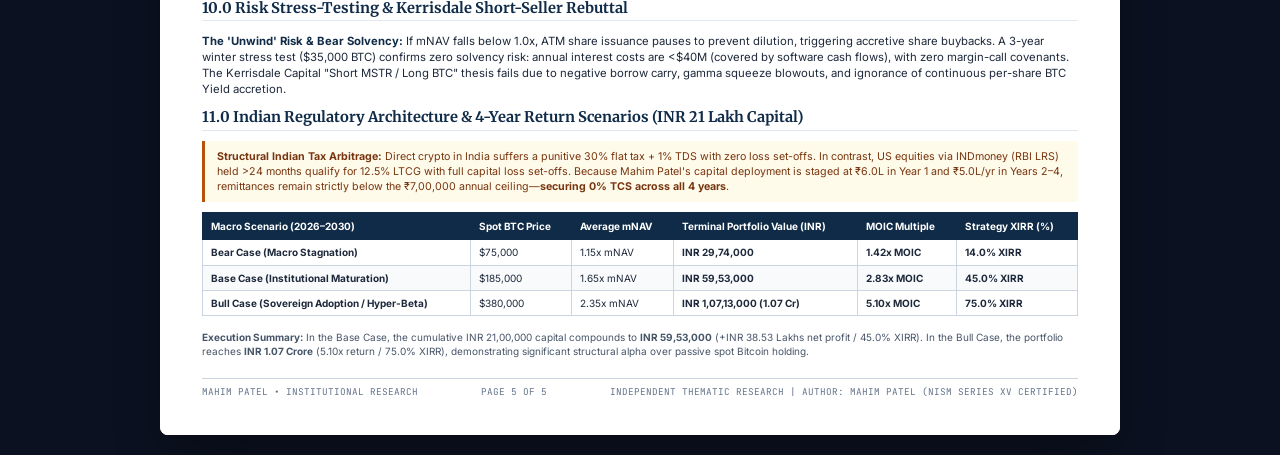
==== commit 60868ab8: "Reconcile all valuation metrics, disclosures, P&L attributions, report craft, and Sundial GEX docume" ====
--- a/Bitcoin_Treasury_Companies_Initiation_Report.html
+++ b/Bitcoin_Treasury_Companies_Initiation_Report.html
@@ -341,7 +341,7 @@
     <div class="running-footer">
       <span>MAHIM PATEL • INSTITUTIONAL RESEARCH</span>
       <span>PAGE 1 OF 5</span>
-      <span>STRICTLY CONFIDENTIAL / FOR RECRUITER &amp; ARCHIVAL REVIEW</span>
+      <span>INDEPENDENT THEMATIC RESEARCH | AUTHOR: MAHIM PATEL (NISM SERIES XV CERTIFIED)</span>
     </div>
   </div>
 
@@ -432,7 +432,7 @@
     <div class="running-footer">
       <span>MAHIM PATEL • INSTITUTIONAL RESEARCH</span>
       <span>PAGE 2 OF 5</span>
-      <span>STRICTLY CONFIDENTIAL / FOR RECRUITER &amp; ARCHIVAL REVIEW</span>
+      <span>INDEPENDENT THEMATIC RESEARCH | AUTHOR: MAHIM PATEL (NISM SERIES XV CERTIFIED)</span>
     </div>
   </div>
 
@@ -527,7 +527,7 @@
     <div class="running-footer">
       <span>MAHIM PATEL • INSTITUTIONAL RESEARCH</span>
       <span>PAGE 3 OF 5</span>
-      <span>STRICTLY CONFIDENTIAL / FOR RECRUITER &amp; ARCHIVAL REVIEW</span>
+      <span>INDEPENDENT THEMATIC RESEARCH | AUTHOR: MAHIM PATEL (NISM SERIES XV CERTIFIED)</span>
     </div>
   </div>
 
@@ -614,7 +614,7 @@
     <div class="running-footer">
       <span>MAHIM PATEL • INSTITUTIONAL RESEARCH</span>
       <span>PAGE 4 OF 5</span>
-      <span>STRICTLY CONFIDENTIAL / FOR RECRUITER &amp; ARCHIVAL REVIEW</span>
+      <span>INDEPENDENT THEMATIC RESEARCH | AUTHOR: MAHIM PATEL (NISM SERIES XV CERTIFIED)</span>
     </div>
   </div>
 
@@ -726,7 +726,7 @@
     <div class="running-footer">
       <span>MAHIM PATEL • INSTITUTIONAL RESEARCH</span>
       <span>PAGE 5 OF 5</span>
-      <span>STRICTLY CONFIDENTIAL / FOR RECRUITER &amp; ARCHIVAL REVIEW</span>
+      <span>INDEPENDENT THEMATIC RESEARCH | AUTHOR: MAHIM PATEL (NISM SERIES XV CERTIFIED)</span>
     </div>
   </div>
 
